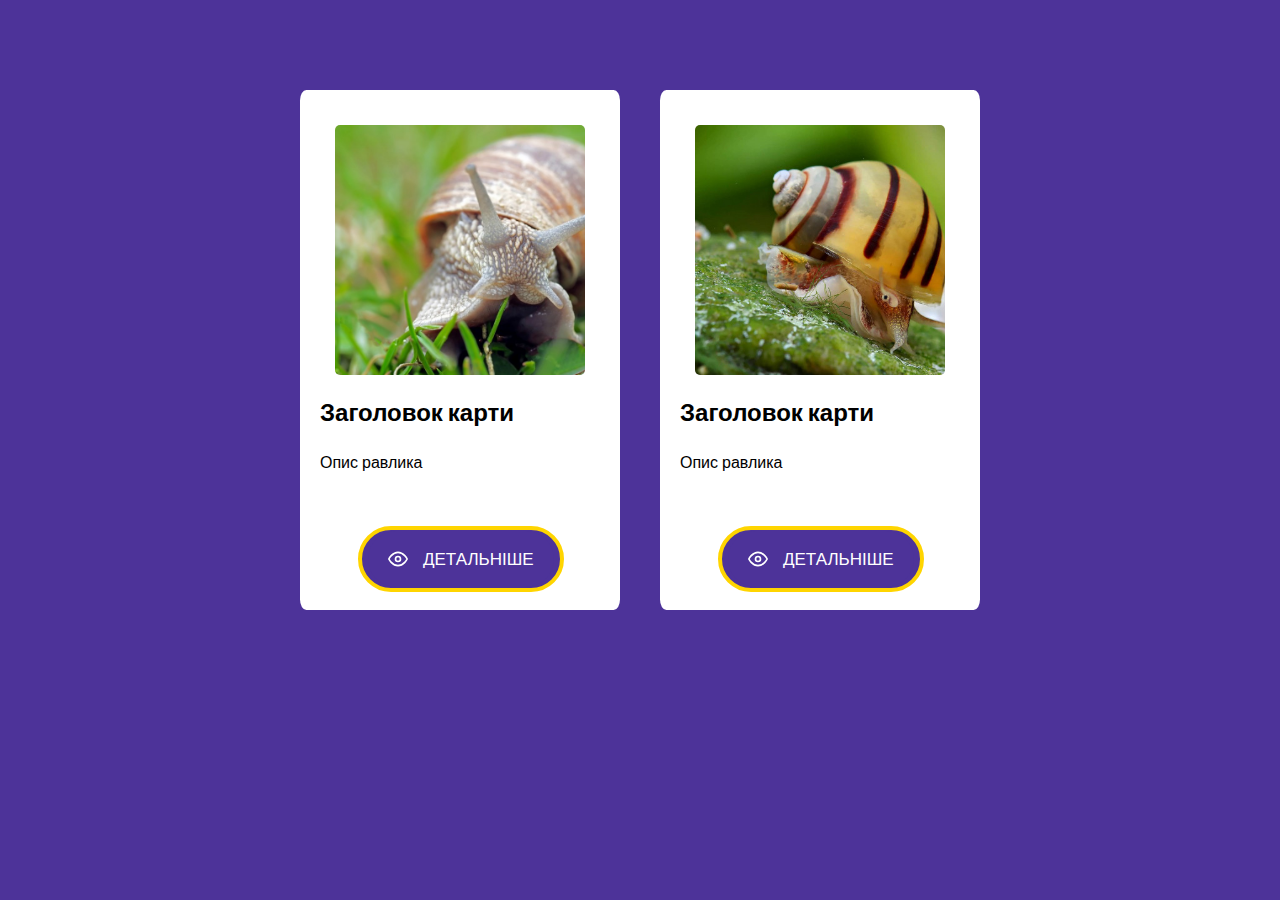
==== index.html @ f356be7c "first commit" ====
<!DOCTYPE html>
<html>
<head>
	<meta charset="utf-8">
	<meta name="viewport" content="width=device-width, initial-scale=1">
	<title>Вспливаючі вікна</title>
	<link rel="preconnect" href="https://fonts.googleapis.com">
    <link rel="preconnect" href="https://fonts.gstatic.com" crossorigin>
    <link href="https://fonts.googleapis.com/css2?family=Poppins:ital,wght@0,100;0,200;0,300;0,400;0,500;0,600;0,700;0,800;0,900;1,100;1,200;1,300;1,400;1,500;1,600;1,700;1,800;1,900&display=swap" rel="stylesheet">
	<link rel="stylesheet" type="text/css" href="style.css">
</head>
<body>
	<div id="bodydiv">
		<div class="li">
			<div id="img_1"></div>
			<div class="txt">
				<h2>Заголовок карти</h2>
				<p>Опис равлика</p>
			</div>
			<div class="content">
				<h2>Інформація</h2>
				<p>Равлик дуже класний, не можу нічого більше про нього сказати. Ще він їсить травичку</p>
			</div>
			<button>
                <div class="default-btn">
                    <svg class="css-i6dzq1" stroke-linejoin="round" stroke-linecap="round" fill="none" stroke-width="2" stroke="#FFF" height="20" width="20" viewBox="0 0 24 24"><path d="M1 12s4-8 11-8 11 8 11 8-4 8-11 8-11-8-11-8z"></path><circle r="3" cy="12" cx="12"></circle></svg>
                    <span>Детальніше</span>
                </div>
                <div class="hover-btn">
                    <svg class="css-i6dzq1" stroke-linejoin="round" stroke-linecap="round" fill="none" stroke-width="2" stroke="#ffd300" height="20" width="20" viewBox="0 0 24 24"><circle r="1" cy="21" cx="9"></circle><circle r="1" cy="21" cx="20"></circle><path d="M1 1h4l2.68 13.39a2 2 0 0 0 2 1.61h9.72a2 2 0 0 0 2-1.61L23 6H6"></path></svg>
                    <span>Купити</span>
                </div>
            </button>
		</div>
		<div class="li">
			<div id="img_2"></div>
			<div class="txt">
				<h2>Заголовок карти</h2>
				<p>Опис равлика</p>
			</div>
			<div class="content content2">
				<h2>Інформація</h2>
				<p>Не менш крутіший равлик. Повзає по листочку. Має прикольну мордочку. Дуже класний</p>
			</div>
			<button>
                <div class="default-btn">
                    <svg class="css-i6dzq1" stroke-linejoin="round" stroke-linecap="round" fill="none" stroke-width="2" stroke="#FFF" height="20" width="20" viewBox="0 0 24 24"><path d="M1 12s4-8 11-8 11 8 11 8-4 8-11 8-11-8-11-8z"></path><circle r="3" cy="12" cx="12"></circle></svg>
                    <span>Детальніше</span>
                </div>
                <div class="hover-btn">
                    <svg class="css-i6dzq1" stroke-linejoin="round" stroke-linecap="round" fill="none" stroke-width="2" stroke="#ffd300" height="20" width="20" viewBox="0 0 24 24"><circle r="1" cy="21" cx="9"></circle><circle r="1" cy="21" cx="20"></circle><path d="M1 1h4l2.68 13.39a2 2 0 0 0 2 1.61h9.72a2 2 0 0 0 2-1.61L23 6H6"></path></svg>
                    <span>Купити</span>
                </div>
            </button>
		</div>
	</div>
</body>
</html>
---- style.css ----
* {
	font-family: 'Poppins', sans-serif;
}
body {
	margin: 0;
	padding: 0;
	height: 700px;
	display: flex;
	justify-content: center;
	align-items: center;
	background-color: hsl(255deg 50% 40%);
}
#bodydiv {
	display: flex;
}
#img_1 {
	width: 250px;
	height: 250px;
	background: url('img/Molyusk.jpg');
	background-size: 140%;
	background-repeat: no-repeat;
	border-radius: 2%;
	margin-top: 35px;
	margin-right: auto;
	margin-left: auto;
}
#img_2 {
	width: 250px;
	height: 250px;
	background: url('img/1578_1-ulitka-spiksi-560x420.jpg');
	background-size: 140%;
	background-repeat: no-repeat;
	border-radius: 2%;
	margin-top: 35px;
	margin-right: auto;
	margin-left: auto;
}
.txt {
	margin-top: 8px;
	margin-left: 20px;
}
.li {
	position: relative;
	background: white;
	background-size: cover;
	width: 320px;
	height: 520px;
	margin: 0 20px;
	border-radius: 2%;
	transition: 0.5s;
	cursor: pointer;
}
.li:hover {
	box-shadow: 0 0 0 7px hsl(255deg 50% 40%),
	            0 0 0 7px #fff;
}
.li:nth-child(2) {
	background: white;
	background-size: cover;
}
.li .content {
    position: absolute;
    width: 320px;
	height: 520px;
	background: rgba(255, 255, 255, 0.80);
	padding: 20px;
	box-sizing: border-box;
    border-radius: 2%;
	transform: none;
	visibility: hidden;
	opacity: 0;
	z-index: 1;
	top: 0;
    bottom: 0;
	transition: visibility, opacity;
    transition-duration: 1s;
}
.li:hover .content {
    transform: none;
	visibility: visible;
    opacity: 1;
    }
.li:hover .content {
	visibility: visible;
	opacity: 1;
	transform: translateX(-40%), translateY(0px);
}
.li .content2 {
	transform: translateX(20%), translateY(-70px);
}
button {
    position: relative;
    overflow: hidden;
    outline: none;
    cursor: pointer;
    border-radius: 50px;
    background-color: hsl(255deg 50% 40%);
    border: solid 4px hsl(50deg 100% 50%);
    font-family: inherit;
    z-index: 2;
    margin-top: 35px;
	margin-right: auto;
	margin-left: 58px;
}
.default-btn,.hover-btn {
    background-color: hsl(255deg 50% 40%);
    display: -webkit-box;
    display: -moz-box;
    display: -ms-flexbox;
    display: -webkit-flex;
    display: flex;
    align-items: center;
    gap: 15px;
    padding: 15px 20px;
    border-radius: 50px;
    font-size: 17px;
    font-weight: 500;
    text-transform: uppercase;
    transition: all .3s ease;
}

.hover-btn {
    position: absolute;
    inset: 0;
    background-color: hsl(255deg 50% 49%);
    transform: translate(0%,100%);
}

.default-btn span {
    color: hsl(0, 0%, 100%);
}

.hover-btn span {
    color: hsl(50deg 100% 50%);
}

button:hover .default-btn {
    transform: translate(0%,-100%);
}

button:hover .hover-btn {
    transform: translate(0%,0%);
}
@media (max-width: 1283px) {
	.li .content {
	
}
}
@media (max-width: 710px) {
	body {
		align-items: unset;
	}
	#bodydiv {
		margin-top: 30px;
		margin-bottom: 30px;
		flex-direction: column;
	}
	.li {
		margin-bottom: 30px;
	}
	.li .content {
     	position: absolute;
	    width: 320px;
	    height: 520px;
	    background: rgba(255, 255, 255, 0.80);
	    padding: 20px;
	    box-sizing: border-box;
	    border-radius: 2%;
	    transform: none;
	    visibility: hidden;
	    opacity: 0;
	    z-index: 1;
	    top: 0;
	    bottom: 0;
	    transition: visibility, opacity;
	    transition-duration: 1s;
    }
    .li:hover .content {
    	transform: none;
	    visibility: visible;
	    opacity: 1;
    }
    .li .content2 {
	    transform: none;
}
	button {
		z-index: 2;
		margin-bottom: 35px;
	}
	
}
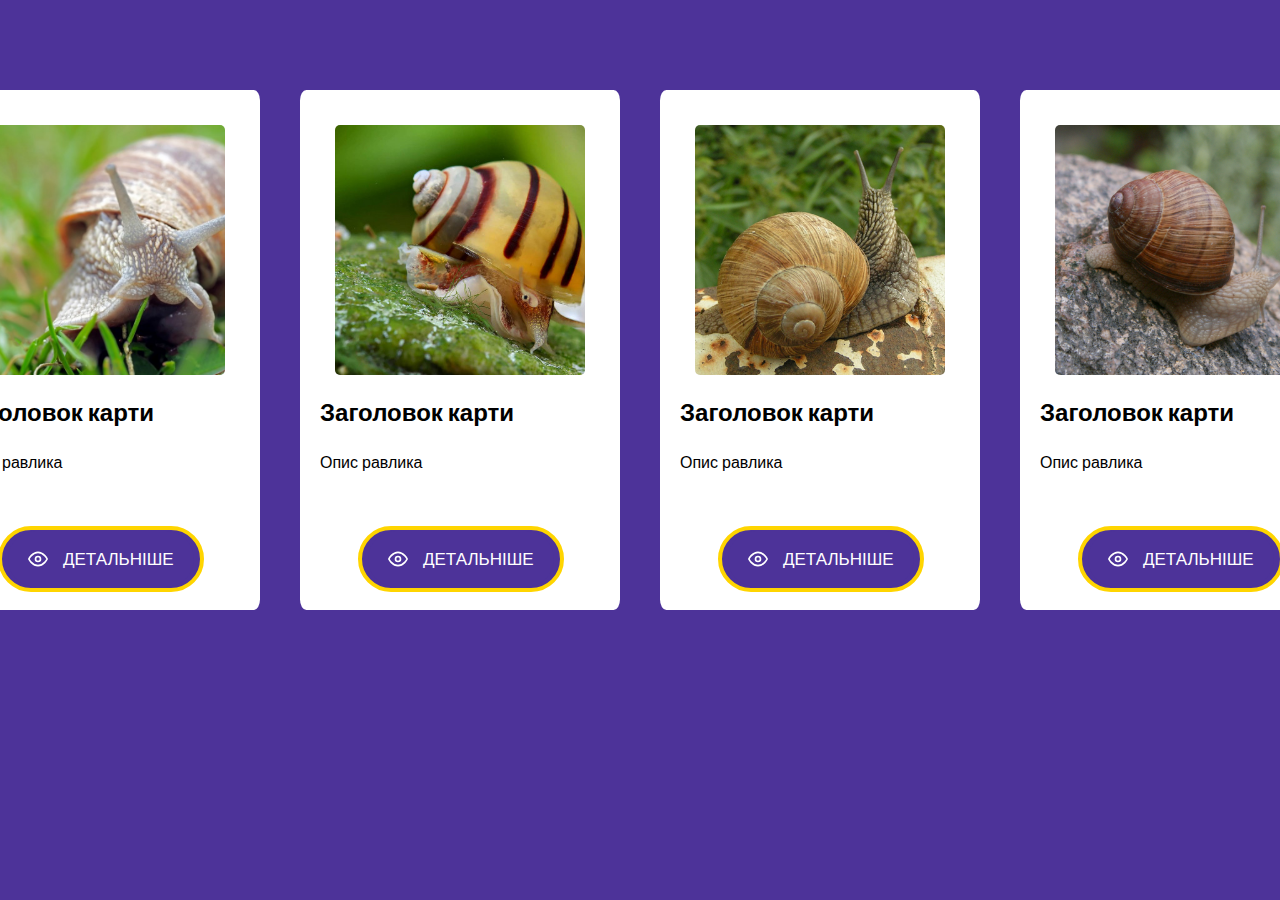
==== commit b7a39e38: "Third commit" ====
--- a/index.html
+++ b/index.html
@@ -53,6 +53,48 @@
                 </div>
             </button>
 		</div>
+		<div class="li">
+			<div id="img_3"></div>
+			<div class="txt">
+				<h2>Заголовок карти</h2>
+				<p>Опис равлика</p>
+			</div>
+			<div class="content content2">
+				<h2>Інформація</h2>
+				<p>А цей класний равлик дивиться в світле майбутнє українських фронтенд девелоперів</p>
+			</div>
+			<button>
+                <div class="default-btn">
+                    <svg class="css-i6dzq1" stroke-linejoin="round" stroke-linecap="round" fill="none" stroke-width="2" stroke="#FFF" height="20" width="20" viewBox="0 0 24 24"><path d="M1 12s4-8 11-8 11 8 11 8-4 8-11 8-11-8-11-8z"></path><circle r="3" cy="12" cx="12"></circle></svg>
+                    <span>Детальніше</span>
+                </div>
+                <div class="hover-btn">
+                    <svg class="css-i6dzq1" stroke-linejoin="round" stroke-linecap="round" fill="none" stroke-width="2" stroke="#ffd300" height="20" width="20" viewBox="0 0 24 24"><circle r="1" cy="21" cx="9"></circle><circle r="1" cy="21" cx="20"></circle><path d="M1 1h4l2.68 13.39a2 2 0 0 0 2 1.61h9.72a2 2 0 0 0 2-1.61L23 6H6"></path></svg>
+                    <span>Купити</span>
+                </div>
+            </button>
+		</div>
+		<div class="li">
+			<div id="img_4"></div>
+			<div class="txt">
+				<h2>Заголовок карти</h2>
+				<p>Опис равлика</p>
+			</div>
+			<div class="content content2">
+				<h2>Інформація</h2>
+				<p>Цей равлик робить те ж саме, що й минулий, але сфотканий з іншого ракурсу, та інший</p>
+			</div>
+			<button>
+                <div class="default-btn">
+                    <svg class="css-i6dzq1" stroke-linejoin="round" stroke-linecap="round" fill="none" stroke-width="2" stroke="#FFF" height="20" width="20" viewBox="0 0 24 24"><path d="M1 12s4-8 11-8 11 8 11 8-4 8-11 8-11-8-11-8z"></path><circle r="3" cy="12" cx="12"></circle></svg>
+                    <span>Детальніше</span>
+                </div>
+                <div class="hover-btn">
+                    <svg class="css-i6dzq1" stroke-linejoin="round" stroke-linecap="round" fill="none" stroke-width="2" stroke="#ffd300" height="20" width="20" viewBox="0 0 24 24"><circle r="1" cy="21" cx="9"></circle><circle r="1" cy="21" cx="20"></circle><path d="M1 1h4l2.68 13.39a2 2 0 0 0 2 1.61h9.72a2 2 0 0 0 2-1.61L23 6H6"></path></svg>
+                    <span>Купити</span>
+                </div>
+            </button>
+		</div>
 	</div>
 </body>
 </html>--- a/style.css
+++ b/style.css
@@ -1,6 +1,7 @@
 * {
 	font-family: 'Poppins', sans-serif;
 }
+
 body {
 	margin: 0;
 	padding: 0;
@@ -10,9 +11,11 @@
 	align-items: center;
 	background-color: hsl(255deg 50% 40%);
 }
+
 #bodydiv {
 	display: flex;
 }
+
 #img_1 {
 	width: 250px;
 	height: 250px;
@@ -24,6 +27,7 @@
 	margin-right: auto;
 	margin-left: auto;
 }
+
 #img_2 {
 	width: 250px;
 	height: 250px;
@@ -35,10 +39,36 @@
 	margin-right: auto;
 	margin-left: auto;
 }
+
+#img_3 {
+	width: 250px;
+	height: 250px;
+	background: url('img/img3.jpg');
+	background-size: 100%;
+	background-repeat: no-repeat;
+	border-radius: 2%;
+	margin-top: 35px;
+	margin-right: auto;
+	margin-left: auto;
+}
+
+#img_4 {
+	width: 250px;
+	height: 250px;
+	background: url('img/img4.jpg');
+	background-size: 120%;
+	background-repeat: no-repeat;
+	border-radius: 2%;
+	margin-top: 35px;
+	margin-right: auto;
+	margin-left: auto;
+}
+
 .txt {
 	margin-top: 8px;
 	margin-left: 20px;
 }
+
 .li {
 	position: relative;
 	background: white;
@@ -50,14 +80,17 @@
 	transition: 0.5s;
 	cursor: pointer;
 }
+
 .li:hover {
 	box-shadow: 0 0 0 7px hsl(255deg 50% 40%),
 	            0 0 0 7px #fff;
 }
+
 .li:nth-child(2) {
 	background: white;
 	background-size: cover;
 }
+
 .li .content {
     position: absolute;
     width: 320px;
@@ -75,19 +108,23 @@
 	transition: visibility, opacity;
     transition-duration: 1s;
 }
+
 .li:hover .content {
     transform: none;
 	visibility: visible;
     opacity: 1;
-    }
+}
+
 .li:hover .content {
 	visibility: visible;
 	opacity: 1;
 	transform: translateX(-40%), translateY(0px);
 }
+
 .li .content2 {
 	transform: translateX(20%), translateY(-70px);
 }
+
 button {
     position: relative;
     overflow: hidden;
@@ -102,6 +139,7 @@
 	margin-right: auto;
 	margin-left: 58px;
 }
+
 .default-btn,.hover-btn {
     background-color: hsl(255deg 50% 40%);
     display: -webkit-box;
@@ -141,23 +179,22 @@
 button:hover .hover-btn {
     transform: translate(0%,0%);
 }
-@media (max-width: 1283px) {
-	.li .content {
-	
-}
-}
+
 @media (max-width: 710px) {
 	body {
 		align-items: unset;
 	}
+
 	#bodydiv {
 		margin-top: 30px;
 		margin-bottom: 30px;
 		flex-direction: column;
 	}
+
 	.li {
 		margin-bottom: 30px;
 	}
+
 	.li .content {
      	position: absolute;
 	    width: 320px;
@@ -175,14 +212,17 @@
 	    transition: visibility, opacity;
 	    transition-duration: 1s;
     }
+
     .li:hover .content {
     	transform: none;
 	    visibility: visible;
 	    opacity: 1;
     }
+
     .li .content2 {
 	    transform: none;
-}
+    }
+    
 	button {
 		z-index: 2;
 		margin-bottom: 35px;
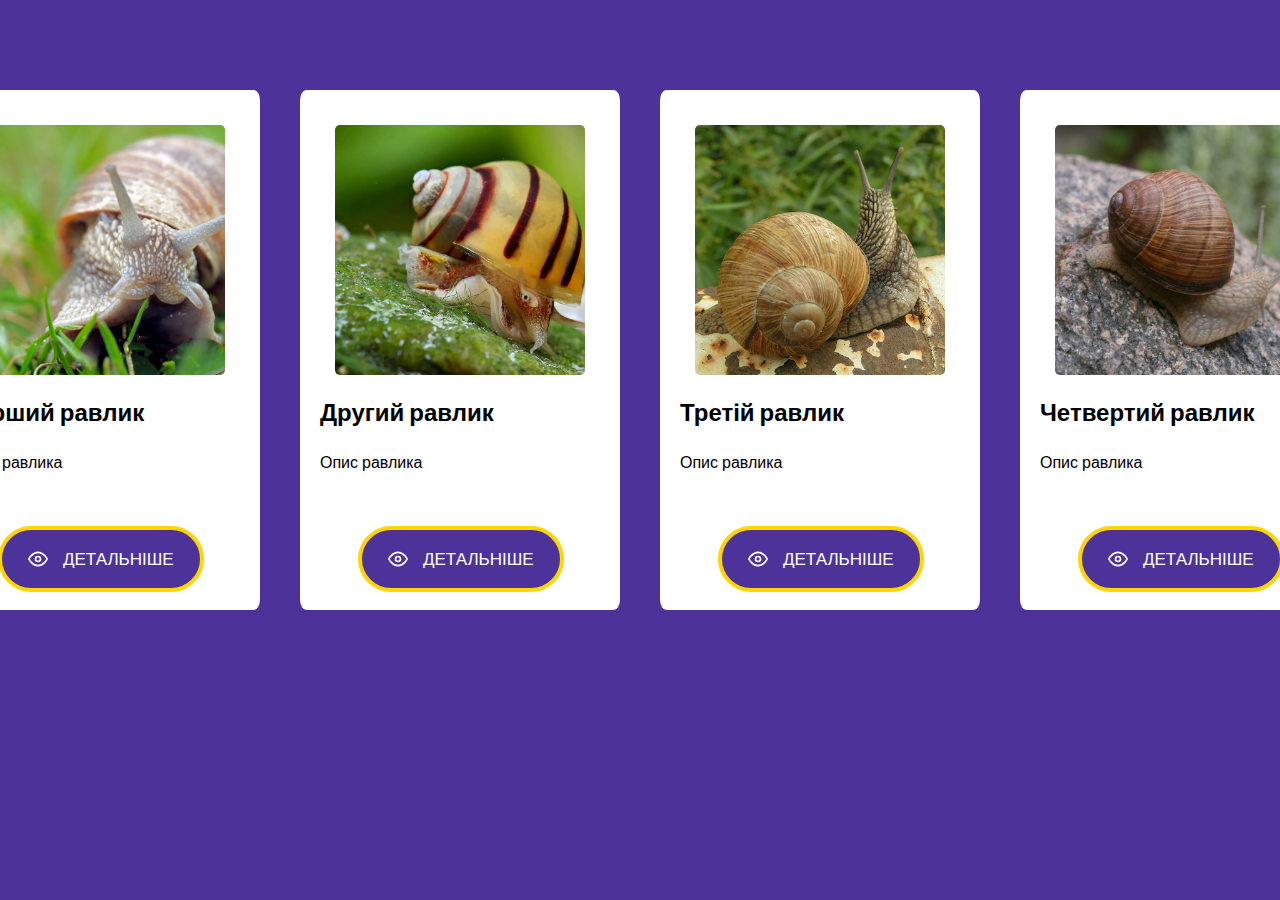
==== commit 29acb20a: "Fourth commit" ====
--- a/index.html
+++ b/index.html
@@ -14,7 +14,7 @@
 		<div class="li">
 			<div id="img_1"></div>
 			<div class="txt">
-				<h2>Заголовок карти</h2>
+				<h2>Перший равлик</h2>
 				<p>Опис равлика</p>
 			</div>
 			<div class="content">
@@ -35,7 +35,7 @@
 		<div class="li">
 			<div id="img_2"></div>
 			<div class="txt">
-				<h2>Заголовок карти</h2>
+				<h2>Другий равлик</h2>
 				<p>Опис равлика</p>
 			</div>
 			<div class="content content2">
@@ -56,7 +56,7 @@
 		<div class="li">
 			<div id="img_3"></div>
 			<div class="txt">
-				<h2>Заголовок карти</h2>
+				<h2>Третій равлик</h2>
 				<p>Опис равлика</p>
 			</div>
 			<div class="content content2">
@@ -77,7 +77,7 @@
 		<div class="li">
 			<div id="img_4"></div>
 			<div class="txt">
-				<h2>Заголовок карти</h2>
+				<h2>Четвертий равлик</h2>
 				<p>Опис равлика</p>
 			</div>
 			<div class="content content2">
